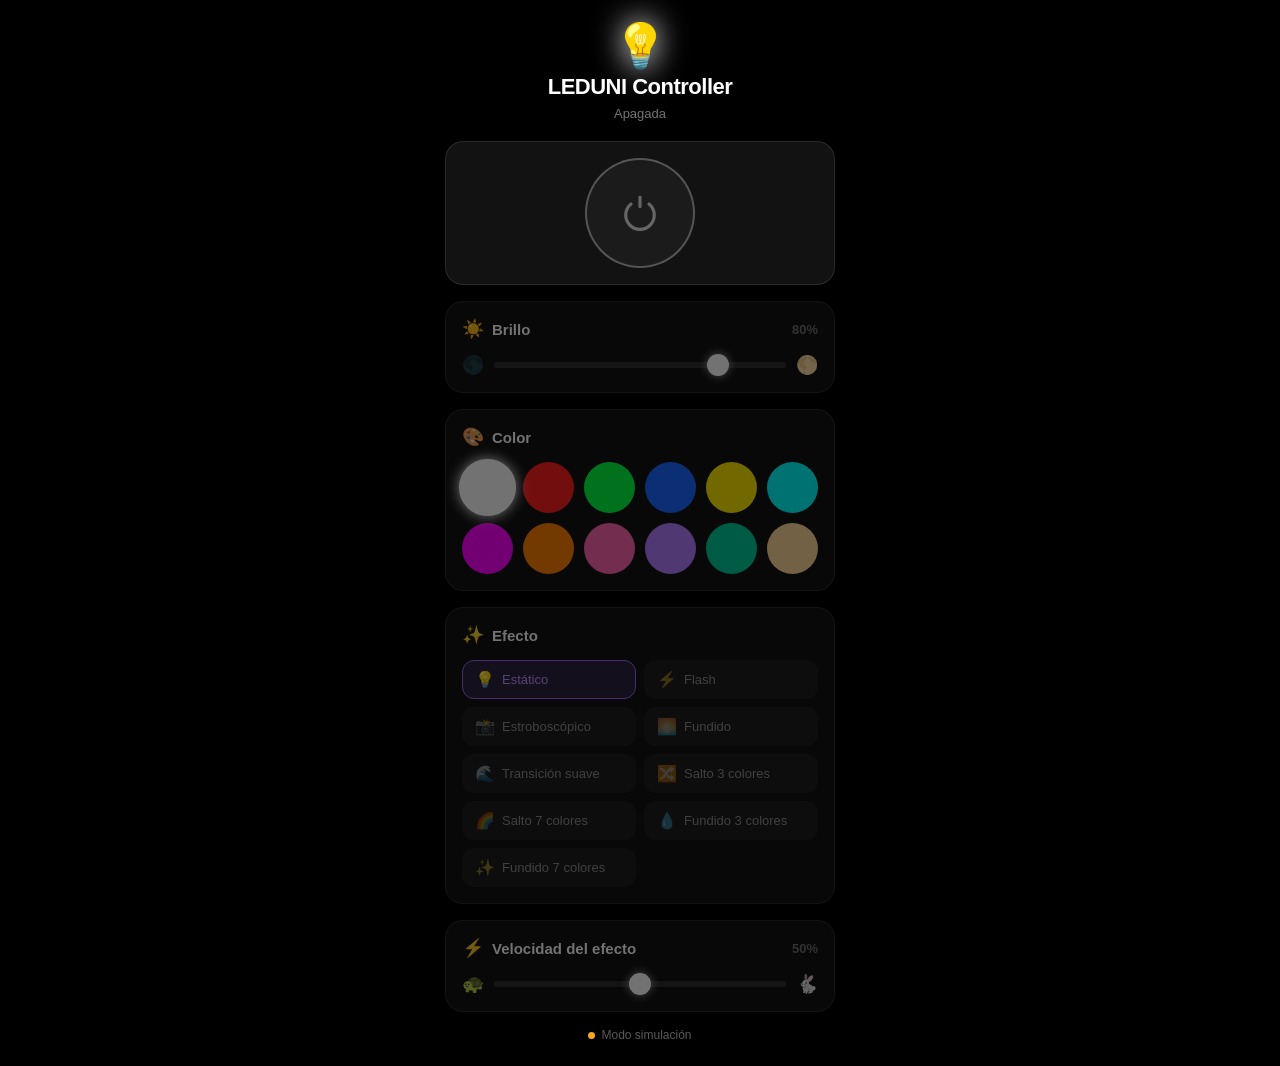
==== index.html @ 5da30847 "fix: add root index.html redirecting to PWA for GitHub Pages" ====
<!DOCTYPE html>
<html lang="es">
<head>
  <meta charset="UTF-8">
  <meta http-equiv="refresh" content="0; url=pwa/">
  <meta name="viewport" content="width=device-width, initial-scale=1">
  <title>LEDUNI Controller</title>
</head>
<body>
  <script>window.location.replace("pwa/");</script>
</body>
</html>
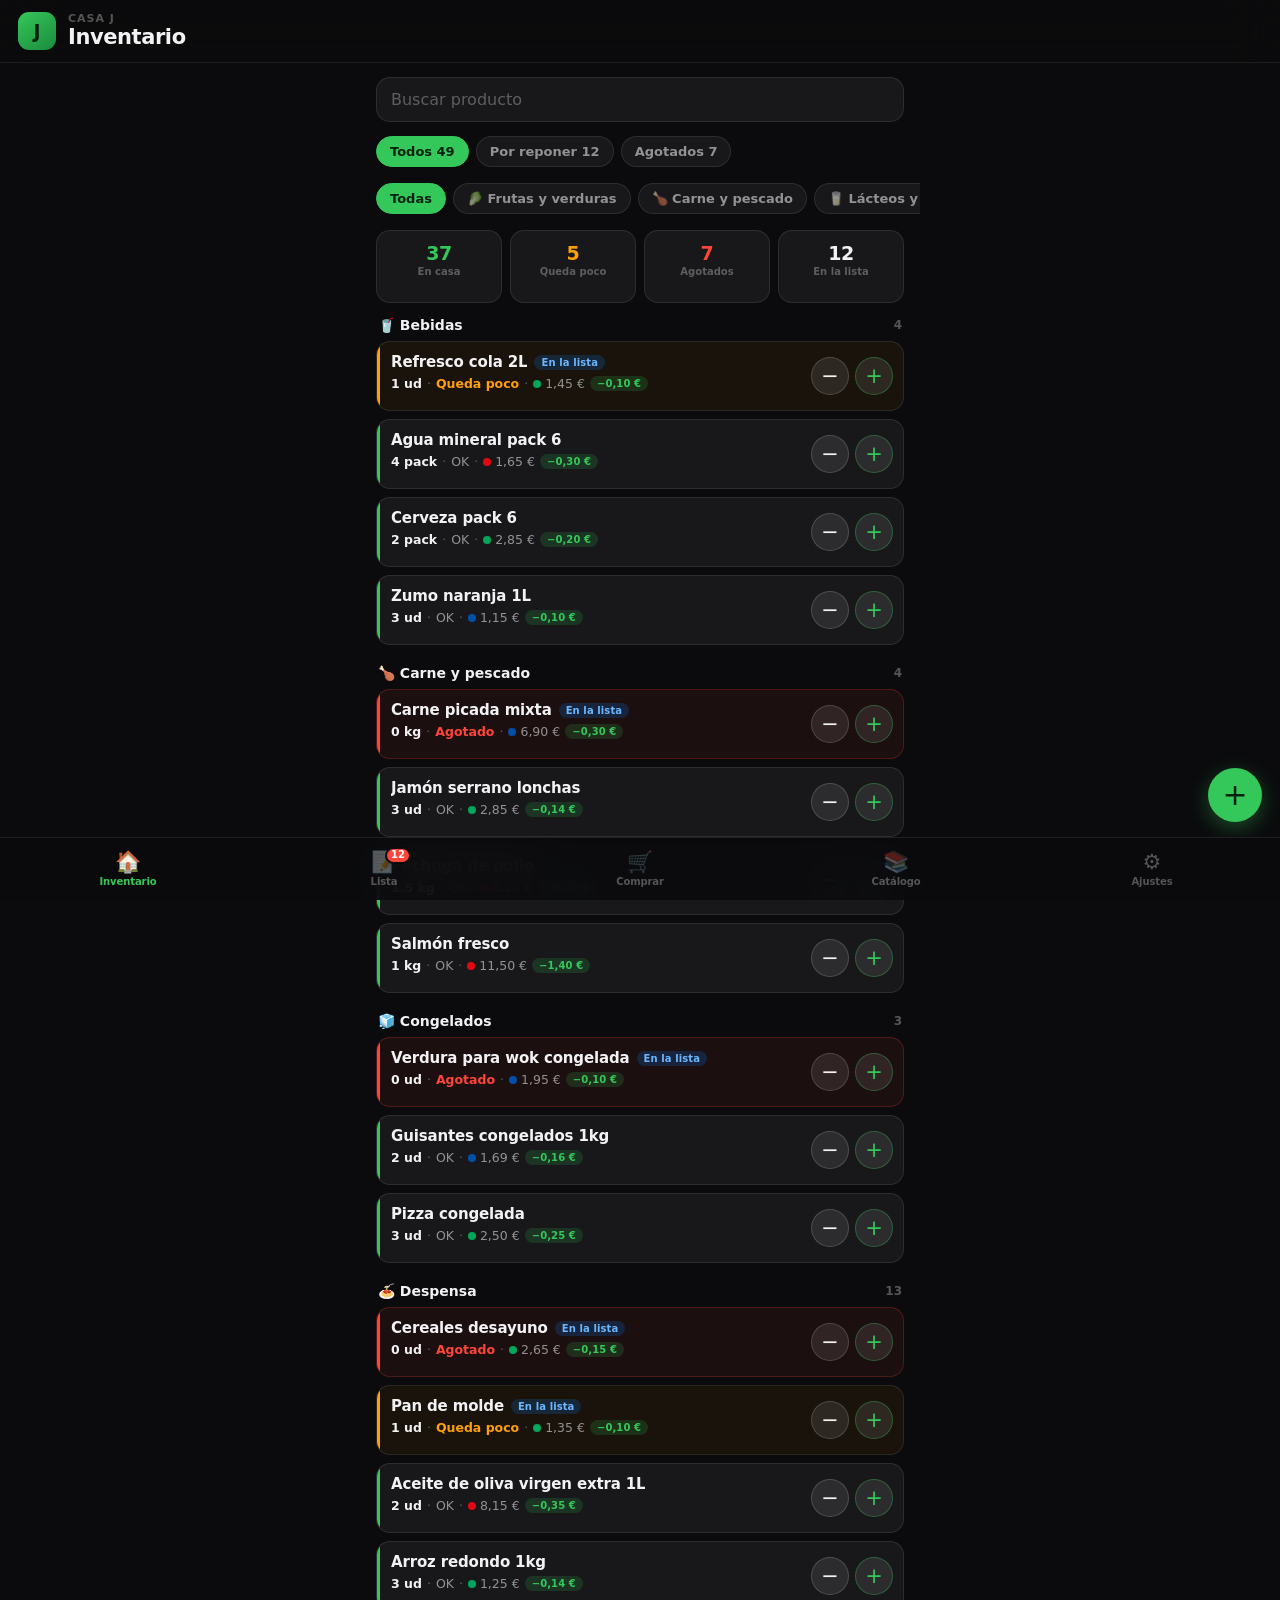
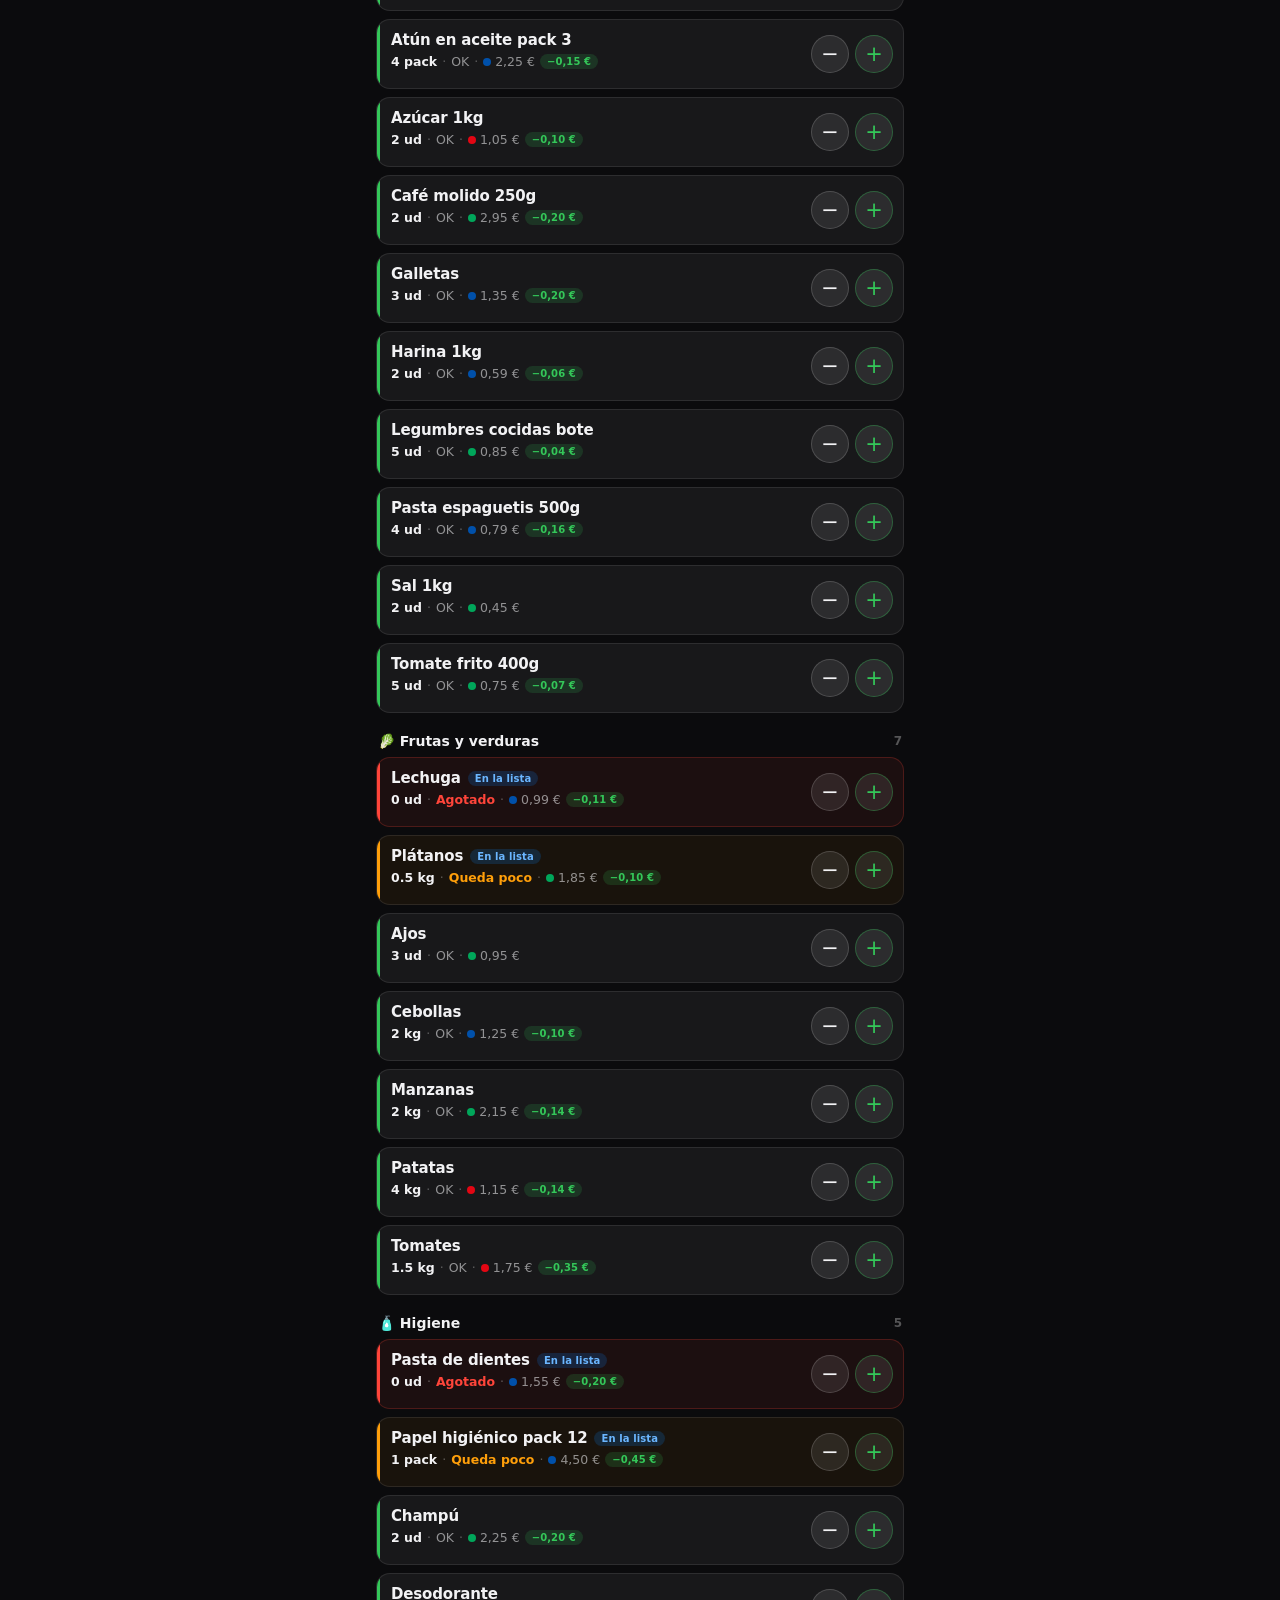
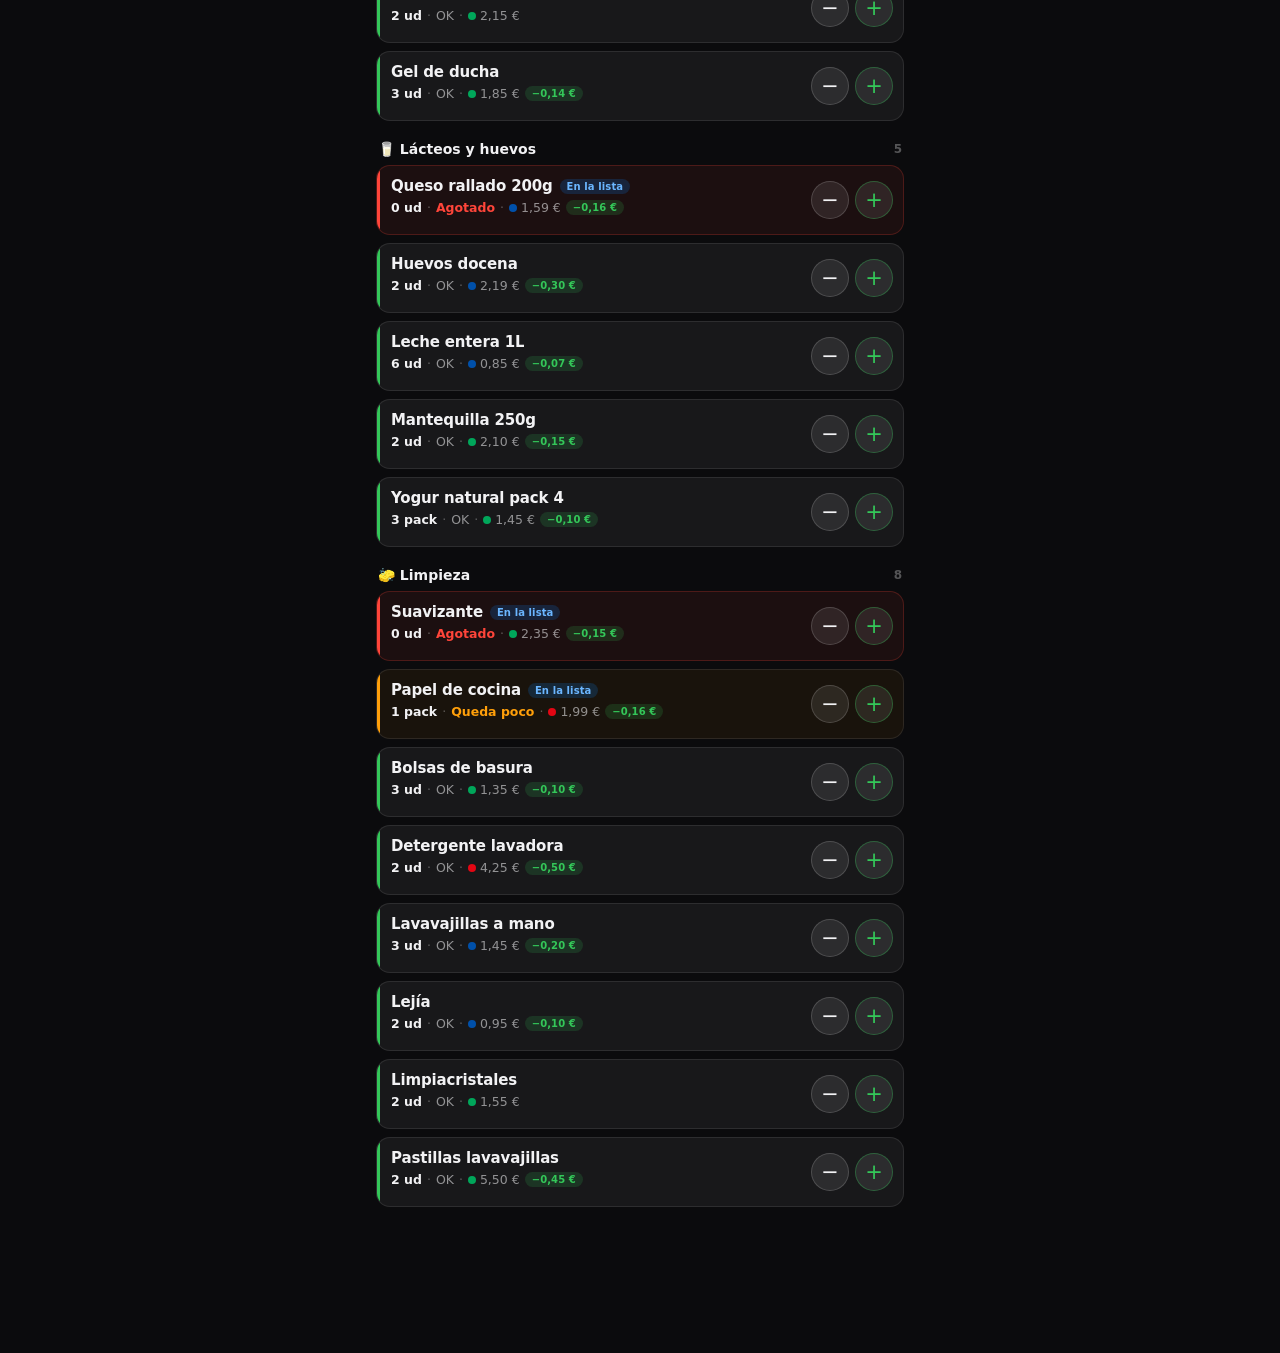
==== commit 90e3f82c: "feat: CASA J — inventario de comida y lista de la compra Sustituye el proyecto anterior (control de " ====
--- a/index.html
+++ b/index.html
@@ -2,11 +2,43 @@
 <html lang="es">
 <head>
   <meta charset="UTF-8">
-  <meta http-equiv="refresh" content="0; url=pwa/">
-  <meta name="viewport" content="width=device-width, initial-scale=1">
-  <title>LEDUNI Controller</title>
+  <meta name="viewport" content="width=device-width, initial-scale=1, viewport-fit=cover, maximum-scale=1">
+  <meta name="description" content="Inventario de comida y lista de la compra de CASA J">
+  <meta name="theme-color" content="#0B0B0D">
+
+  <meta name="apple-mobile-web-app-capable" content="yes">
+  <meta name="apple-mobile-web-app-status-bar-style" content="black-translucent">
+  <meta name="apple-mobile-web-app-title" content="CASA J">
+
+  <title>CASA J — Inventario de casa</title>
+
+  <link rel="manifest" href="manifest.json">
+  <link rel="apple-touch-icon" href="icons/icon-180.png">
+  <link rel="icon" href="icons/icon.svg" type="image/svg+xml">
+  <link rel="stylesheet" href="css/estilos.css">
 </head>
-<body>
-  <script>window.location.replace("pwa/");</script>
+<body class="cargando">
+
+  <header class="topbar">
+    <div class="topbar__marca">
+      <span class="topbar__logo">J</span>
+      <div class="topbar__textos">
+        <span class="topbar__casa">CASA J</span>
+        <h1 class="topbar__titulo" id="titulo">Inventario</h1>
+      </div>
+    </div>
+  </header>
+
+  <main class="vista" id="vista"></main>
+
+  <nav class="tabbar" id="tabbar" aria-label="Secciones"></nav>
+
+  <div id="toast-host" class="toast-host" aria-live="polite"></div>
+
+  <div class="splash" aria-hidden="true">
+    <span class="splash__logo">J</span>
+  </div>
+
+  <script type="module" src="js/app.js"></script>
 </body>
 </html>
--- a/css/estilos.css
+++ b/css/estilos.css
@@ -0,0 +1,953 @@
+/* ══════════════════════════════════════════════════════════════════════════
+   CASA J — hoja de estilos única
+   Tema oscuro fijo: la app se usa en casa y en el súper, y el contraste alto
+   sobre fondo negro es más legible con una mano y a contraluz.
+   ══════════════════════════════════════════════════════════════════════════ */
+
+:root {
+  --bg:            #0B0B0D;
+  --bg-elev:       #141418;
+  --superficie:    rgba(255, 255, 255, 0.055);
+  --superficie-2:  rgba(255, 255, 255, 0.09);
+  --borde:         rgba(255, 255, 255, 0.09);
+  --borde-fuerte:  rgba(255, 255, 255, 0.16);
+
+  --texto:         #F2F2F4;
+  --texto-2:       rgba(242, 242, 244, 0.56);
+  --texto-3:       rgba(242, 242, 244, 0.32);
+
+  --acento:        #34C759;
+  --ok:            #34C759;
+  --bajo:          #FF9F0A;
+  --agotado:       #FF453A;
+  --azul:          #0A84FF;
+
+  --r-sm: 10px;
+  --r-md: 14px;
+  --r-lg: 20px;
+
+  --safe-top:    env(safe-area-inset-top, 0px);
+  --safe-bottom: env(safe-area-inset-bottom, 0px);
+  --alto-tabbar: 62px;
+
+  --sombra: 0 8px 28px rgba(0, 0, 0, 0.5);
+}
+
+*, *::before, *::after { box-sizing: border-box; margin: 0; padding: 0; }
+
+html { -webkit-text-size-adjust: 100%; }
+
+body {
+  font-family: -apple-system, BlinkMacSystemFont, 'SF Pro Text', 'Segoe UI', system-ui, sans-serif;
+  background: var(--bg);
+  color: var(--texto);
+  min-height: 100dvh;
+  overflow-x: hidden;
+  -webkit-tap-highlight-color: transparent;
+  -webkit-font-smoothing: antialiased;
+}
+
+body.sin-scroll { overflow: hidden; }
+
+button, input, select, textarea { font: inherit; color: inherit; }
+button { background: none; border: none; cursor: pointer; }
+input, select, textarea { -webkit-appearance: none; appearance: none; }
+
+/* ── Barra superior ───────────────────────────────────────────────────────── */
+
+.topbar {
+  position: sticky;
+  top: 0;
+  z-index: 30;
+  padding: calc(var(--safe-top) + 12px) 18px 12px;
+  background: rgba(11, 11, 13, 0.82);
+  backdrop-filter: blur(20px);
+  -webkit-backdrop-filter: blur(20px);
+  border-bottom: 1px solid var(--borde);
+}
+
+.topbar__marca { display: flex; align-items: center; gap: 12px; }
+
+.topbar__logo {
+  width: 38px; height: 38px;
+  display: grid; place-items: center;
+  border-radius: 11px;
+  background: linear-gradient(145deg, var(--acento), #1C8B3E);
+  color: #05210F;
+  font-weight: 800; font-size: 19px;
+  flex-shrink: 0;
+}
+
+.topbar__textos { display: flex; flex-direction: column; line-height: 1.15; min-width: 0; }
+.topbar__casa   { font-size: 11px; font-weight: 600; letter-spacing: 0.09em; color: var(--texto-3); text-transform: uppercase; }
+.topbar__titulo { font-size: 21px; font-weight: 700; letter-spacing: -0.02em; }
+
+/* ── Contenedor de vista ──────────────────────────────────────────────────── */
+
+.vista {
+  padding: 14px 16px calc(var(--alto-tabbar) + var(--safe-bottom) + 84px);
+  max-width: 560px;
+  margin: 0 auto;
+  display: flex;
+  flex-direction: column;
+  gap: 14px;
+}
+
+/* ── Barra de pestañas ────────────────────────────────────────────────────── */
+
+.tabbar {
+  position: fixed;
+  left: 0; right: 0; bottom: 0;
+  z-index: 40;
+  display: grid;
+  grid-template-columns: repeat(5, 1fr);
+  padding-bottom: var(--safe-bottom);
+  background: rgba(11, 11, 13, 0.9);
+  backdrop-filter: blur(22px);
+  -webkit-backdrop-filter: blur(22px);
+  border-top: 1px solid var(--borde);
+}
+
+.tab {
+  height: var(--alto-tabbar);
+  display: flex; flex-direction: column; align-items: center; justify-content: center;
+  gap: 3px;
+  color: var(--texto-3);
+  transition: color 0.18s;
+}
+
+.tab.is-activa { color: var(--acento); }
+.tab:active { opacity: 0.6; }
+
+.tab__icono { position: relative; font-size: 21px; line-height: 1; }
+.tab__texto { font-size: 10px; font-weight: 600; letter-spacing: -0.01em; }
+
+.tab__badge {
+  position: absolute; top: -5px; left: 14px;
+  min-width: 17px; height: 17px; padding: 0 4px;
+  display: grid; place-items: center;
+  border-radius: 9px;
+  background: var(--agotado);
+  color: #fff;
+  font-size: 10px; font-weight: 700;
+  border: 2px solid var(--bg);
+}
+
+.tab__punto {
+  position: absolute; top: -2px; right: -4px;
+  width: 8px; height: 8px; border-radius: 50%;
+  background: var(--acento);
+  border: 2px solid var(--bg);
+}
+
+/* ── Splash de carga ──────────────────────────────────────────────────────── */
+
+.splash {
+  position: fixed; inset: 0; z-index: 100;
+  display: grid; place-items: center;
+  background: var(--bg);
+  opacity: 0; pointer-events: none;
+  transition: opacity 0.3s;
+}
+
+body.cargando .splash { opacity: 1; }
+
+.splash__logo {
+  width: 62px; height: 62px;
+  display: grid; place-items: center;
+  border-radius: 18px;
+  background: linear-gradient(145deg, var(--acento), #1C8B3E);
+  color: #05210F;
+  font-weight: 800; font-size: 30px;
+  animation: latido 1.4s ease-in-out infinite;
+}
+
+@keyframes latido {
+  0%, 100% { transform: scale(1);    opacity: 1;   }
+  50%      { transform: scale(0.93); opacity: 0.7; }
+}
+
+/* ── Buscador y chips ─────────────────────────────────────────────────────── */
+
+.barra-busqueda { position: relative; }
+
+.buscador {
+  width: 100%;
+  padding: 12px 14px;
+  border-radius: var(--r-md);
+  border: 1px solid var(--borde);
+  background: var(--superficie);
+  color: var(--texto);
+  font-size: 16px;
+}
+
+.buscador::placeholder { color: var(--texto-3); }
+.buscador:focus { outline: none; border-color: var(--borde-fuerte); background: var(--superficie-2); }
+.buscador::-webkit-search-cancel-button { -webkit-appearance: none; }
+
+.chips { display: flex; flex-wrap: wrap; gap: 7px; }
+
+.chips--scroll {
+  flex-wrap: nowrap;
+  overflow-x: auto;
+  scrollbar-width: none;
+  margin: 0 -16px;
+  padding: 2px 16px;
+}
+.chips--scroll::-webkit-scrollbar { display: none; }
+
+.chip {
+  padding: 7px 13px;
+  border-radius: 999px;
+  border: 1px solid var(--borde);
+  background: var(--superficie);
+  color: var(--texto-2);
+  font-size: 13px; font-weight: 600;
+  white-space: nowrap;
+  transition: all 0.16s;
+}
+
+.chip.is-activo {
+  background: var(--acento);
+  border-color: var(--acento);
+  color: #05210F;
+}
+
+.chip:active { transform: scale(0.96); }
+
+/* ── Resumen del inventario ───────────────────────────────────────────────── */
+
+.resumen { display: grid; grid-template-columns: repeat(4, 1fr); gap: 8px; }
+
+.resumen__tarjeta {
+  padding: 11px 8px;
+  border-radius: var(--r-md);
+  border: 1px solid var(--borde);
+  background: var(--superficie);
+  display: flex; flex-direction: column; align-items: center; gap: 2px;
+  text-align: center;
+}
+
+.resumen__num   { font-size: 19px; font-weight: 700; letter-spacing: -0.02em; }
+
+/* Dos líneas caben sin descuadrar las tarjetas gracias al alto mínimo. */
+.resumen__label { font-size: 10px; color: var(--texto-3); font-weight: 600; line-height: 1.25; min-height: 2.5em; }
+
+.resumen__tarjeta--ok      .resumen__num { color: var(--ok); }
+.resumen__tarjeta--bajo    .resumen__num { color: var(--bajo); }
+.resumen__tarjeta--agotado .resumen__num { color: var(--agotado); }
+
+/* ── Grupos ───────────────────────────────────────────────────────────────── */
+
+.grupo { display: flex; flex-direction: column; gap: 8px; }
+.grupos { display: flex; flex-direction: column; gap: 18px; }
+.lista-productos { display: flex; flex-direction: column; gap: 20px; }
+
+.grupo__titulo {
+  display: flex; align-items: center; justify-content: space-between; gap: 10px;
+  font-size: 14px; font-weight: 700;
+  padding: 0 2px;
+}
+
+.grupo__titulo > span:first-child { display: flex; align-items: center; gap: 7px; min-width: 0; }
+.grupo__cuenta { font-size: 12px; color: var(--texto-3); font-weight: 600; }
+.grupo__total  { font-size: 14px; color: var(--acento); font-weight: 700; }
+
+.grupo__sub {
+  font-size: 12px; color: var(--texto-3);
+  margin-top: -4px; padding: 0 2px;
+}
+.grupo__sub--suelto { margin: 2px 0; }
+
+.grupo--super { padding-left: 10px; border-left: 3px solid var(--super, var(--borde)); }
+
+/* ── Tarjeta de producto (inventario) ─────────────────────────────────────── */
+
+.producto {
+  display: flex; align-items: stretch; gap: 8px;
+  border-radius: var(--r-md);
+  border: 1px solid var(--borde);
+  background: var(--superficie);
+  overflow: hidden;
+  position: relative;
+}
+
+.producto::before {
+  content: '';
+  position: absolute; left: 0; top: 0; bottom: 0;
+  width: 3px;
+  background: var(--estado, transparent);
+}
+
+.producto--ok      { --estado: var(--ok);      }
+.producto--bajo    { --estado: var(--bajo);    }
+.producto--agotado { --estado: var(--agotado); }
+
+.producto--agotado { background: rgba(255, 69, 58, 0.07); border-color: rgba(255, 69, 58, 0.22); }
+.producto--bajo    { background: rgba(255, 159, 10, 0.06); }
+
+.producto__info {
+  flex: 1;
+  min-width: 0;
+  padding: 11px 4px 11px 14px;
+  text-align: left;
+  display: flex; flex-direction: column; gap: 5px;
+}
+
+.producto__cabecera { display: flex; align-items: center; gap: 7px; flex-wrap: wrap; }
+
+.producto__nombre {
+  font-size: 15px; font-weight: 600; letter-spacing: -0.01em;
+  overflow: hidden; text-overflow: ellipsis; white-space: nowrap;
+}
+
+.producto__meta {
+  display: flex; align-items: center; gap: 5px; flex-wrap: wrap;
+  font-size: 12.5px; color: var(--texto-2);
+}
+
+.producto__stock  { font-weight: 600; color: var(--texto); }
+.producto__sep    { color: var(--texto-3); }
+.producto__precio { display: inline-flex; align-items: center; gap: 4px; }
+
+.producto--bajo    .producto__estado { color: var(--bajo);    font-weight: 600; }
+.producto--agotado .producto__estado { color: var(--agotado); font-weight: 600; }
+
+.producto__acciones {
+  display: flex; align-items: center; gap: 6px;
+  padding: 0 10px 0 4px;
+}
+
+.paso {
+  width: 38px; height: 38px;
+  display: grid; place-items: center;
+  border-radius: 50%;
+  border: 1px solid var(--borde-fuerte);
+  background: var(--superficie-2);
+  font-size: 21px; font-weight: 500; line-height: 1;
+  color: var(--texto);
+  transition: transform 0.12s, background 0.12s;
+}
+
+.paso:active { transform: scale(0.88); background: var(--borde-fuerte); }
+.paso--mas   { color: var(--acento); border-color: rgba(52, 199, 89, 0.35); }
+.paso--menos { color: var(--texto); }
+
+/* ── Barra de nivel ───────────────────────────────────────────────────────── */
+
+.barra {
+  height: 3px;
+  border-radius: 2px;
+  background: rgba(255, 255, 255, 0.08);
+  overflow: hidden;
+}
+
+.barra--gruesa { height: 6px; border-radius: 3px; }
+
+.barra__relleno {
+  display: block; height: 100%;
+  border-radius: inherit;
+  background: var(--estado, var(--acento));
+  transition: width 0.35s cubic-bezier(0.22, 1, 0.36, 1);
+}
+
+/* ── Insignias ────────────────────────────────────────────────────────────── */
+
+.badge {
+  padding: 2px 7px;
+  border-radius: 999px;
+  font-size: 10px; font-weight: 700;
+  letter-spacing: 0.01em;
+  white-space: nowrap;
+}
+
+.badge--lista  { background: rgba(10, 132, 255, 0.18);  color: #6BB6FF; }
+.badge--auto   { background: rgba(255, 159, 10, 0.16);  color: var(--bajo); }
+.badge--ahorro { background: rgba(52, 199, 89, 0.16);   color: var(--ok); }
+
+.punto {
+  width: 8px; height: 8px;
+  border-radius: 50%;
+  background: var(--punto, var(--texto-3));
+  display: inline-block;
+  flex-shrink: 0;
+}
+
+.punto--grande { width: 14px; height: 14px; }
+
+/* ── Botón flotante ───────────────────────────────────────────────────────── */
+
+.fab {
+  position: fixed;
+  right: 18px;
+  bottom: calc(var(--alto-tabbar) + var(--safe-bottom) + 16px);
+  z-index: 35;
+  width: 54px; height: 54px;
+  display: grid; place-items: center;
+  border-radius: 50%;
+  background: var(--acento);
+  color: #05210F;
+  font-size: 30px; font-weight: 400; line-height: 1;
+  box-shadow: 0 6px 20px rgba(52, 199, 89, 0.35);
+  transition: transform 0.14s;
+}
+
+.fab:active { transform: scale(0.9); }
+.fab[hidden] { display: none; }
+
+/* ── Tarjeta de total (lista) ─────────────────────────────────────────────── */
+
+.total-card {
+  display: flex; align-items: center; justify-content: space-between; gap: 12px;
+  padding: 14px 16px;
+  border-radius: var(--r-lg);
+  border: 1px solid var(--borde);
+  background: linear-gradient(150deg, rgba(52, 199, 89, 0.12), var(--superficie));
+}
+
+.total-card__cifra { display: flex; flex-direction: column; gap: 1px; min-width: 0; }
+.total-card__label { font-size: 11px; color: var(--texto-3); font-weight: 600; text-transform: uppercase; letter-spacing: 0.06em; }
+.total-card__valor { font-size: 27px; font-weight: 700; letter-spacing: -0.03em; }
+.total-card__nota  { font-size: 11px; color: var(--bajo); }
+.total-card__acciones { display: flex; flex-direction: column; gap: 6px; flex-shrink: 0; }
+
+/* ── Item de lista ────────────────────────────────────────────────────────── */
+
+.item {
+  padding: 11px 13px;
+  border-radius: var(--r-md);
+  border: 1px solid var(--borde);
+  background: var(--superficie);
+  display: flex; flex-direction: column; gap: 9px;
+}
+
+.item__principal { display: flex; align-items: center; justify-content: space-between; gap: 10px; }
+
+/* align-items evita que la insignia "automático" se estire a todo el ancho. */
+.item__texto { display: flex; flex-direction: column; align-items: flex-start; gap: 3px; min-width: 0; }
+
+.item__nombre {
+  font-size: 15px; font-weight: 600;
+  overflow: hidden; text-overflow: ellipsis; white-space: nowrap;
+}
+
+.item__meta { font-size: 12px; color: var(--texto-2); display: flex; gap: 8px; align-items: center; }
+.item__subtotal { color: var(--texto); font-weight: 600; }
+
+.cantidad-ctrl {
+  display: flex; align-items: center; gap: 4px;
+  flex-shrink: 0;
+}
+
+.cantidad-ctrl .paso { width: 32px; height: 32px; font-size: 18px; }
+.cantidad-ctrl__valor { min-width: 26px; text-align: center; font-size: 15px; font-weight: 700; }
+
+.item__pie { display: flex; align-items: center; gap: 8px; }
+
+.mini-select {
+  flex: 1;
+  padding: 7px 10px;
+  border-radius: var(--r-sm);
+  border: 1px solid var(--borde);
+  background: var(--bg-elev);
+  color: var(--texto-2);
+  font-size: 12.5px;
+  background-image: linear-gradient(45deg, transparent 50%, var(--texto-3) 50%),
+                    linear-gradient(135deg, var(--texto-3) 50%, transparent 50%);
+  background-position: right 12px center, right 7px center;
+  background-size: 5px 5px, 5px 5px;
+  background-repeat: no-repeat;
+  padding-right: 26px;
+}
+
+.icon-btn {
+  width: 32px; height: 32px;
+  display: grid; place-items: center;
+  border-radius: var(--r-sm);
+  border: 1px solid var(--borde);
+  background: var(--superficie);
+  color: var(--texto-3);
+  font-size: 13px;
+  flex-shrink: 0;
+}
+
+.icon-btn:active { background: rgba(255, 69, 58, 0.18); color: var(--agotado); }
+
+/* ── Buscador de productos para añadir ────────────────────────────────────── */
+
+.add-resultados {
+  display: flex; flex-direction: column; gap: 5px;
+  max-height: 46vh;
+  overflow-y: auto;
+  margin: 12px 0;
+  -webkit-overflow-scrolling: touch;
+}
+
+.add-fila {
+  display: flex; align-items: center; gap: 10px;
+  padding: 11px 13px;
+  border-radius: var(--r-md);
+  border: 1px solid var(--borde);
+  background: var(--superficie);
+  text-align: left;
+}
+
+.add-fila.is-dentro { border-color: rgba(52, 199, 89, 0.4); background: rgba(52, 199, 89, 0.09); }
+.add-fila:active { background: var(--superficie-2); }
+
+.add-fila__nombre { flex: 1; font-size: 14.5px; font-weight: 500; overflow: hidden; text-overflow: ellipsis; white-space: nowrap; }
+.add-fila__meta   { font-size: 12px; color: var(--texto-2); display: inline-flex; align-items: center; gap: 5px; white-space: nowrap; }
+.add-fila__accion { font-size: 15px; font-weight: 700; color: var(--acento); min-width: 26px; text-align: right; }
+
+/* ── Modo compra ──────────────────────────────────────────────────────────── */
+
+.progreso-card {
+  padding: 14px 16px;
+  border-radius: var(--r-lg);
+  border: 1px solid var(--borde);
+  background: var(--superficie);
+  display: flex; flex-direction: column; gap: 9px;
+}
+
+.progreso-card__fila  { display: flex; align-items: baseline; justify-content: space-between; }
+.progreso-card__cuenta { font-size: 15px; font-weight: 600; }
+.progreso-card__total  { font-size: 22px; font-weight: 700; color: var(--acento); letter-spacing: -0.02em; }
+
+.compra-item {
+  display: flex; align-items: flex-start; gap: 12px;
+  padding: 12px 13px;
+  border-radius: var(--r-md);
+  border: 1px solid var(--borde);
+  background: var(--superficie);
+  transition: opacity 0.2s;
+}
+
+.compra-item.is-comprado { opacity: 0.44; }
+.compra-item.is-comprado .compra-item__nombre { text-decoration: line-through; }
+
+.check {
+  width: 30px; height: 30px;
+  flex-shrink: 0;
+  margin-top: 2px;
+  display: grid; place-items: center;
+  border-radius: 50%;
+  border: 2px solid var(--borde-fuerte);
+  background: transparent;
+  color: transparent;
+  font-size: 15px; font-weight: 700;
+  transition: all 0.16s;
+}
+
+.compra-item.is-comprado .check {
+  background: var(--acento);
+  border-color: var(--acento);
+  color: #05210F;
+}
+
+.check:active { transform: scale(0.88); }
+
+.compra-item__cuerpo { flex: 1; min-width: 0; display: flex; flex-direction: column; gap: 8px; }
+.compra-item__nombre { font-size: 15px; font-weight: 600; }
+
+.compra-item__campos { display: flex; align-items: flex-end; gap: 9px; flex-wrap: wrap; }
+
+.mini-campo {
+  display: flex; flex-direction: column; gap: 3px;
+  position: relative;
+}
+
+.mini-campo > span:first-child { font-size: 10px; color: var(--texto-3); font-weight: 600; }
+
+.mini-campo input {
+  width: 78px;
+  padding: 7px 24px 7px 10px;
+  border-radius: var(--r-sm);
+  border: 1px solid var(--borde);
+  background: var(--bg-elev);
+  color: var(--texto);
+  font-size: 15px; font-weight: 600;
+}
+
+.mini-campo input:focus { outline: none; border-color: var(--acento); }
+
+.mini-campo__sufijo {
+  position: absolute; right: 9px; bottom: 8px;
+  font-size: 12px; color: var(--texto-3);
+  pointer-events: none;
+}
+
+.compra-item__subtotal {
+  margin-left: auto;
+  font-size: 15px; font-weight: 700;
+  color: var(--acento);
+  padding-bottom: 7px;
+}
+
+/* ── Filas genéricas ──────────────────────────────────────────────────────── */
+
+.filas { display: flex; flex-direction: column; gap: 6px; }
+
+.fila {
+  display: flex; align-items: center; gap: 12px;
+  width: 100%;
+  padding: 13px 14px;
+  border-radius: var(--r-md);
+  border: 1px solid var(--borde);
+  background: var(--superficie);
+  text-align: left;
+}
+
+.fila:active:not(.fila--estatica) { background: var(--superficie-2); }
+
+.fila__icono  { font-size: 19px; flex-shrink: 0; }
+.fila__cuerpo { flex: 1; min-width: 0; display: flex; flex-direction: column; gap: 2px; }
+.fila__titulo { font-size: 15px; font-weight: 600; }
+
+.fila__sub {
+  font-size: 12px; color: var(--texto-2);
+  display: flex; align-items: center; gap: 5px; flex-wrap: wrap;
+}
+
+.fila__flecha { color: var(--texto-3); font-size: 19px; flex-shrink: 0; }
+.fila__vs     { color: var(--texto-3); margin: 0 2px; }
+
+/* Cada súper con su precio salta de línea entero, sin dejar el punto huérfano. */
+.fila__par { display: inline-flex; align-items: center; gap: 5px; white-space: nowrap; }
+.fila--peligro .fila__titulo { color: var(--agotado); }
+
+/* ── Paneles de ajustes ───────────────────────────────────────────────────── */
+
+.panel {
+  display: flex; flex-direction: column; gap: 8px;
+  padding: 16px;
+  border-radius: var(--r-lg);
+  border: 1px solid var(--borde);
+  background: var(--superficie);
+}
+
+.panel--peligro { border-color: rgba(255, 69, 58, 0.22); background: rgba(255, 69, 58, 0.05); }
+
+.panel__titulo { font-size: 13px; font-weight: 700; text-transform: uppercase; letter-spacing: 0.07em; color: var(--texto-3); }
+.panel__texto  { font-size: 13px; color: var(--texto-2); line-height: 1.5; }
+.panel__texto em { color: var(--texto); font-style: normal; font-weight: 600; }
+
+.stats { display: grid; grid-template-columns: repeat(2, 1fr); gap: 8px; }
+
+.stat {
+  padding: 12px;
+  border-radius: var(--r-md);
+  background: var(--bg-elev);
+  display: flex; flex-direction: column; gap: 2px;
+}
+
+.stat__num   { font-size: 20px; font-weight: 700; letter-spacing: -0.02em; }
+.stat__label { font-size: 11px; color: var(--texto-3); font-weight: 600; }
+
+.pie {
+  text-align: center;
+  font-size: 11.5px;
+  color: var(--texto-3);
+  line-height: 1.6;
+  padding: 4px 0 8px;
+}
+
+/* ── Estado vacío ─────────────────────────────────────────────────────────── */
+
+.vacio {
+  display: flex; flex-direction: column; align-items: center; gap: 8px;
+  padding: 48px 24px;
+  text-align: center;
+}
+
+.vacio__icono  { font-size: 44px; opacity: 0.55; }
+.vacio__titulo { font-size: 16px; font-weight: 600; }
+.vacio__texto  { font-size: 13.5px; color: var(--texto-2); line-height: 1.5; max-width: 30ch; }
+
+/* ── Hoja modal ───────────────────────────────────────────────────────────── */
+
+.hoja-backdrop {
+  position: fixed; inset: 0; z-index: 60;
+  display: flex; align-items: flex-end; justify-content: center;
+  background: rgba(0, 0, 0, 0.55);
+  backdrop-filter: blur(3px);
+  -webkit-backdrop-filter: blur(3px);
+  opacity: 0;
+  transition: opacity 0.25s;
+}
+
+.hoja-backdrop.is-visible { opacity: 1; }
+
+.hoja {
+  width: 100%;
+  max-width: 560px;
+  max-height: 92dvh;
+  overflow-y: auto;
+  -webkit-overflow-scrolling: touch;
+  padding: 8px 18px calc(var(--safe-bottom) + 22px);
+  border-radius: 22px 22px 0 0;
+  background: var(--bg-elev);
+  border-top: 1px solid var(--borde-fuerte);
+  box-shadow: var(--sombra);
+  transform: translateY(100%);
+  transition: transform 0.28s cubic-bezier(0.22, 1, 0.36, 1);
+}
+
+.hoja-backdrop.is-visible .hoja { transform: translateY(0); }
+
+.hoja__grip {
+  width: 38px; height: 4px;
+  border-radius: 2px;
+  background: var(--borde-fuerte);
+  margin: 0 auto 10px;
+}
+
+.hoja__head {
+  display: flex; align-items: center; justify-content: space-between; gap: 12px;
+  padding-bottom: 14px;
+}
+
+.hoja__head h2 { font-size: 18px; font-weight: 700; letter-spacing: -0.02em; }
+
+.hoja__cerrar {
+  width: 30px; height: 30px;
+  display: grid; place-items: center;
+  border-radius: 50%;
+  background: var(--superficie-2);
+  color: var(--texto-2);
+  font-size: 13px;
+  flex-shrink: 0;
+}
+
+.hoja__cuerpo { display: flex; flex-direction: column; gap: 12px; }
+.hoja__texto  { font-size: 14px; color: var(--texto-2); line-height: 1.55; }
+
+.hoja__acciones { display: flex; gap: 9px; padding-top: 6px; }
+.hoja__acciones .btn { flex: 1; }
+.hoja__acciones--centro { justify-content: center; }
+.hoja__acciones--centro .btn { flex: 0 1 auto; min-width: 190px; }
+.hoja__acciones--pila { flex-direction: column; }
+
+/* ── Formularios ──────────────────────────────────────────────────────────── */
+
+.form { display: flex; flex-direction: column; gap: 13px; }
+
+.campo { display: flex; flex-direction: column; gap: 5px; flex: 1; min-width: 0; }
+.campo--estrecho { flex: 0 0 92px; }
+.campo-fila { display: flex; gap: 10px; }
+
+.campo__label {
+  font-size: 11.5px; font-weight: 600;
+  color: var(--texto-3);
+  text-transform: uppercase; letter-spacing: 0.05em;
+}
+
+.campo__input {
+  width: 100%;
+  padding: 12px 13px;
+  border-radius: var(--r-md);
+  border: 1px solid var(--borde);
+  background: var(--bg);
+  color: var(--texto);
+  font-size: 16px;
+}
+
+.campo__input:focus { outline: none; border-color: var(--acento); }
+.campo__input--area { font-family: ui-monospace, 'SF Mono', Menlo, monospace; font-size: 13px; line-height: 1.5; resize: vertical; }
+
+select.campo__input {
+  background-image: linear-gradient(45deg, transparent 50%, var(--texto-3) 50%),
+                    linear-gradient(135deg, var(--texto-3) 50%, transparent 50%);
+  background-position: right 14px center, right 9px center;
+  background-size: 6px 6px, 6px 6px;
+  background-repeat: no-repeat;
+  padding-right: 32px;
+}
+
+.campo__ayuda { font-size: 12px; color: var(--texto-3); line-height: 1.5; }
+.campo__ayuda--centro { text-align: center; padding-top: 4px; }
+
+.bloque { display: flex; flex-direction: column; gap: 9px; padding-top: 4px; }
+
+.bloque__titulo {
+  font-size: 13px; font-weight: 700;
+  color: var(--texto-2);
+}
+
+.bloque__titulo--desplegable { cursor: pointer; list-style: none; }
+.bloque__titulo--desplegable::-webkit-details-marker { display: none; }
+.bloque__titulo--desplegable::after { content: ' ▾'; color: var(--texto-3); }
+details[open] .bloque__titulo--desplegable::after { content: ' ▴'; }
+
+/* ── Precios por súper ────────────────────────────────────────────────────── */
+
+.precio-fila {
+  display: flex; align-items: center; justify-content: space-between; gap: 12px;
+}
+
+.precio-fila__super {
+  display: flex; align-items: center; gap: 8px;
+  font-size: 14px;
+  min-width: 0;
+  overflow: hidden; text-overflow: ellipsis; white-space: nowrap;
+}
+
+.precio-fila__input { position: relative; flex-shrink: 0; }
+.precio-fila__input .campo__input { width: 108px; padding-right: 28px; text-align: right; }
+
+.precio-fila__moneda {
+  position: absolute; right: 11px; top: 50%; transform: translateY(-50%);
+  color: var(--texto-3); font-size: 14px;
+  pointer-events: none;
+}
+
+/* ── Historial de precios ─────────────────────────────────────────────────── */
+
+.historial { list-style: none; display: flex; flex-direction: column; gap: 4px; }
+
+.historial__fila {
+  display: flex; align-items: center; gap: 8px;
+  padding: 8px 11px;
+  border-radius: var(--r-sm);
+  background: var(--superficie);
+  font-size: 12.5px;
+}
+
+.historial__super  { flex: 1; min-width: 0; overflow: hidden; text-overflow: ellipsis; white-space: nowrap; }
+.historial__fecha  { color: var(--texto-3); }
+.historial__precio { font-weight: 600; display: inline-flex; align-items: center; gap: 6px; }
+
+.variacion { font-size: 11px; font-weight: 700; }
+.variacion--sube { color: var(--agotado); }
+.variacion--baja { color: var(--ok); }
+
+/* ── Paleta de colores e iconos ───────────────────────────────────────────── */
+
+.paleta { display: flex; flex-wrap: wrap; gap: 9px; }
+
+.paleta__color {
+  width: 36px; height: 36px;
+  border-radius: 50%;
+  background: var(--c);
+  border: 2.5px solid transparent;
+  transition: transform 0.14s;
+}
+
+.paleta__color.is-activo { border-color: #fff; transform: scale(1.12); }
+.paleta__color:active { transform: scale(0.9); }
+
+.paleta--iconos { gap: 7px; }
+
+.paleta__icono {
+  width: 40px; height: 40px;
+  display: grid; place-items: center;
+  border-radius: var(--r-sm);
+  border: 1.5px solid var(--borde);
+  background: var(--superficie);
+  font-size: 19px;
+}
+
+.paleta__icono.is-activo { border-color: var(--acento); background: rgba(52, 199, 89, 0.14); }
+
+/* ── Resumen final e importación ──────────────────────────────────────────── */
+
+.resumen-final {
+  display: flex; flex-direction: column; gap: 1px;
+  border-radius: var(--r-md);
+  overflow: hidden;
+  border: 1px solid var(--borde);
+}
+
+.resumen-final__fila {
+  display: flex; align-items: center; justify-content: space-between; gap: 12px;
+  padding: 12px 14px;
+  background: var(--superficie);
+  font-size: 14px;
+}
+
+.resumen-final__fila span   { color: var(--texto-2); }
+.resumen-final__fila strong { font-size: 15px; font-weight: 700; }
+.resumen-final__fila--destacada strong { color: var(--acento); font-size: 18px; }
+
+.preview { list-style: none; display: flex; flex-direction: column; gap: 4px; }
+
+.preview__fila {
+  display: flex; align-items: center; justify-content: space-between; gap: 10px;
+  padding: 8px 11px;
+  border-radius: var(--r-sm);
+  background: var(--superficie);
+  font-size: 13px;
+}
+
+.preview__fila > span:first-child { overflow: hidden; text-overflow: ellipsis; white-space: nowrap; }
+.preview__meta { color: var(--texto-3); font-size: 11.5px; white-space: nowrap; flex-shrink: 0; }
+.preview__fila--resto { justify-content: center; color: var(--texto-3); background: none; }
+
+/* ── Botones ──────────────────────────────────────────────────────────────── */
+
+.btn {
+  padding: 13px 18px;
+  border-radius: var(--r-md);
+  font-size: 15px; font-weight: 650;
+  text-align: center;
+  transition: transform 0.12s, opacity 0.12s;
+  border: 1px solid transparent;
+}
+
+.btn:active { transform: scale(0.97); opacity: 0.85; }
+
+.btn--primario { background: var(--acento); color: #05210F; }
+.btn--ghost    { background: var(--superficie); color: var(--texto); border-color: var(--borde); }
+.btn--peligro  { background: var(--agotado); color: #fff; }
+
+.btn--peligro-suave {
+  background: rgba(255, 69, 58, 0.13);
+  color: var(--agotado);
+  border-color: rgba(255, 69, 58, 0.28);
+}
+
+.btn--sm     { padding: 7px 12px; font-size: 12.5px; border-radius: var(--r-sm); }
+.btn--bloque { width: 100%; }
+
+/* ── Toasts ───────────────────────────────────────────────────────────────── */
+
+.toast-host {
+  position: fixed;
+  left: 16px; right: 16px;
+  bottom: calc(var(--alto-tabbar) + var(--safe-bottom) + 14px);
+  z-index: 70;
+  display: flex; justify-content: center;
+  pointer-events: none;
+}
+
+.toast {
+  display: flex; align-items: center; gap: 12px;
+  max-width: 520px;
+  padding: 12px 16px;
+  border-radius: var(--r-md);
+  background: #26262C;
+  border: 1px solid var(--borde-fuerte);
+  box-shadow: var(--sombra);
+  font-size: 13.5px;
+  pointer-events: auto;
+  transform: translateY(14px);
+  opacity: 0;
+  transition: transform 0.24s cubic-bezier(0.22, 1, 0.36, 1), opacity 0.24s;
+}
+
+.toast.is-visible { transform: translateY(0); opacity: 1; }
+
+.toast__texto  { flex: 1; }
+.toast__accion { color: var(--acento); font-weight: 700; font-size: 13.5px; flex-shrink: 0; }
+
+.toast--ok     { border-color: rgba(52, 199, 89, 0.45);  }
+.toast--aviso  { border-color: rgba(255, 159, 10, 0.45); }
+.toast--error  { border-color: rgba(255, 69, 58, 0.5);   }
+
+/* ── Accesibilidad ────────────────────────────────────────────────────────── */
+
+@media (prefers-reduced-motion: reduce) {
+  *, *::before, *::after {
+    animation-duration: 0.01ms !important;
+    transition-duration: 0.01ms !important;
+  }
+}
